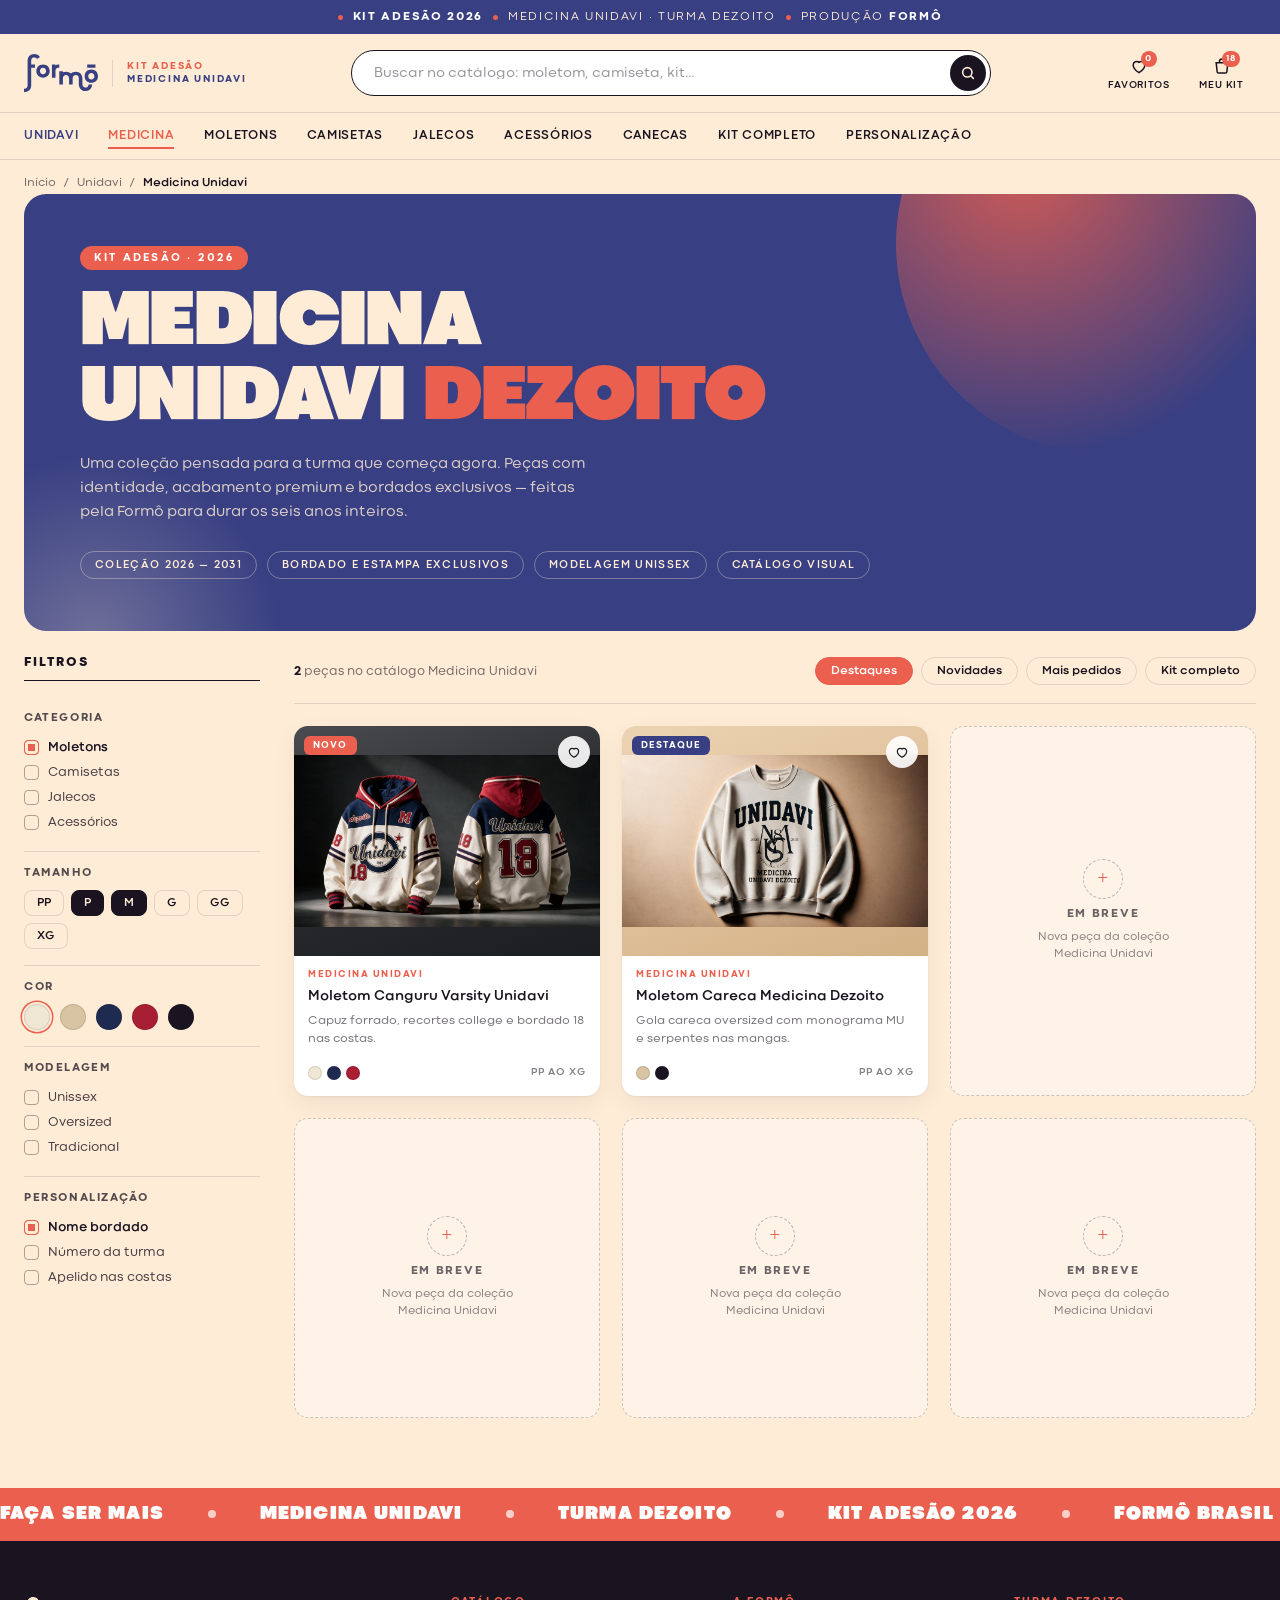
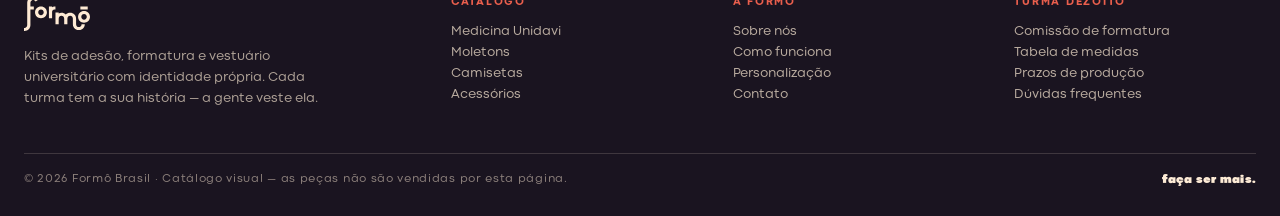
==== medicina-unidavi/index.html @ 4409eff3 "Formô Match: tela de abertura, seleção de turma e catálogo Medicina Unidavi" ====
<!DOCTYPE html>
<html lang="pt-BR">
<head>
<meta charset="UTF-8">
<meta name="viewport" content="width=device-width,initial-scale=1">
<title>Medicina Unidavi · Formô Match</title>
<meta name="description" content="Catálogo visual do kit de adesão — Medicina Unidavi, turma Dezoito. Formô.">
<link rel="stylesheet" href="assets/css/style.css">
</head>
<body>

<!-- =========== BARRA DE AVISO =========== -->
<div class="aviso">
  <div class="wrap">
    <span class="ponto"></span>
    <span><b>Kit Adesão 2026</b></span>
    <span class="ponto"></span>
    <span>Medicina Unidavi · Turma Dezoito</span>
    <span class="ponto"></span>
    <span>Produção <b>Formô</b></span>
  </div>
</div>

<!-- =========== CABEÇALHO =========== -->
<header class="topo">
  <div class="wrap topo-linha">
    <a class="logo" href="../buscar.html">
      <img src="assets/img/logo-formo.svg" alt="Formô">
      <span class="selo">Kit Adesão<span>Medicina Unidavi</span></span>
    </a>

    <div class="busca">
      <input type="text" placeholder="Buscar no catálogo: moletom, camiseta, kit…" aria-label="Buscar">
      <button aria-label="Buscar">
        <svg width="16" height="16" viewBox="0 0 24 24" fill="none" stroke="currentColor" stroke-width="2.4" stroke-linecap="round"><circle cx="11" cy="11" r="7"/><path d="m20 20-3.2-3.2"/></svg>
      </button>
    </div>

    <nav class="acoes">
      <a class="acao" href="#"><span class="bolha">
        <svg width="20" height="20" viewBox="0 0 24 24" fill="none" stroke="currentColor" stroke-width="1.8"><path d="M12 20s-7-4.4-7-9.3A4.2 4.2 0 0 1 12 7.6a4.2 4.2 0 0 1 7 3.1C19 15.6 12 20 12 20Z"/></svg>
        <span class="num" id="numFav">0</span></span>Favoritos</a>
      <a class="acao" href="#"><span class="bolha">
        <svg width="20" height="20" viewBox="0 0 24 24" fill="none" stroke="currentColor" stroke-width="1.8"><path d="M5 8h14l-1.2 11.2a1.5 1.5 0 0 1-1.5 1.3H7.7a1.5 1.5 0 0 1-1.5-1.3Z"/><path d="M9 8V6.6a3 3 0 0 1 6 0V8"/></svg>
        <span class="num">18</span></span>Meu Kit</a>
    </nav>
  </div>
</header>

<!-- =========== MENU =========== -->
<nav class="menu">
  <div class="wrap">
    <a href="#" class="destaque">Unidavi</a>
    <a href="#" class="on">Medicina</a>
    <a href="#">Moletons</a>
    <a href="#">Camisetas</a>
    <a href="#">Jalecos</a>
    <a href="#">Acessórios</a>
    <a href="#">Canecas</a>
    <a href="#">Kit Completo</a>
    <a href="#">Personalização</a>
  </div>
</nav>

<main class="wrap">

  <div class="migalhas">
    <a href="#">Início</a><span>/</span>
    <a href="#">Unidavi</a><span>/</span>
    <b>Medicina Unidavi</b>
  </div>

  <!-- =========== HERO =========== -->
  <section class="hero">
    <span class="tag">Kit Adesão · 2026</span>
    <h1>Medicina<br>Unidavi <em>Dezoito</em></h1>
    <p>Uma coleção pensada para a turma que começa agora. Peças com identidade, acabamento premium e bordados exclusivos — feitas pela Formô para durar os seis anos inteiros.</p>
    <div class="infos">
      <span>Coleção 2026 — 2031</span>
      <span>Bordado e estampa exclusivos</span>
      <span>Modelagem unissex</span>
      <span>Catálogo visual</span>
    </div>
  </section>

  <!-- =========== CONTEÚDO =========== -->
  <div class="conteudo">

    <!-- FILTROS (visuais) -->
    <aside class="filtros">
      <h2>Filtros</h2>

      <div class="grupo">
        <h3>Categoria</h3>
        <div class="opcao on" data-toggle><i></i>Moletons</div>
        <div class="opcao" data-toggle><i></i>Camisetas</div>
        <div class="opcao" data-toggle><i></i>Jalecos</div>
        <div class="opcao" data-toggle><i></i>Acessórios</div>
      </div>

      <div class="grupo">
        <h3>Tamanho</h3>
        <div class="chips">
          <button class="chip" data-toggle>PP</button>
          <button class="chip on" data-toggle>P</button>
          <button class="chip on" data-toggle>M</button>
          <button class="chip" data-toggle>G</button>
          <button class="chip" data-toggle>GG</button>
          <button class="chip" data-toggle>XG</button>
        </div>
      </div>

      <div class="grupo">
        <h3>Cor</h3>
        <div class="cores">
          <button class="cor on" data-toggle style="background:#EFE6D3" title="Off-white"></button>
          <button class="cor" data-toggle style="background:#D8C3A2" title="Areia"></button>
          <button class="cor" data-toggle style="background:#1E2A50" title="Marinho"></button>
          <button class="cor" data-toggle style="background:#A81E32" title="Vermelho"></button>
          <button class="cor" data-toggle style="background:#1A1420" title="Preto"></button>
        </div>
      </div>

      <div class="grupo">
        <h3>Modelagem</h3>
        <div class="opcao" data-toggle><i></i>Unissex</div>
        <div class="opcao" data-toggle><i></i>Oversized</div>
        <div class="opcao" data-toggle><i></i>Tradicional</div>
      </div>

      <div class="grupo" style="border:0">
        <h3>Personalização</h3>
        <div class="opcao on" data-toggle><i></i>Nome bordado</div>
        <div class="opcao" data-toggle><i></i>Número da turma</div>
        <div class="opcao" data-toggle><i></i>Apelido nas costas</div>
      </div>
    </aside>

    <!-- GRADE -->
    <section>
      <div class="barra">
        <span class="qtd"><b id="qtd">0</b> peças no catálogo Medicina Unidavi</span>
        <div class="ord">
          <button class="on" data-toggle-unico>Destaques</button>
          <button data-toggle-unico>Novidades</button>
          <button data-toggle-unico>Mais pedidos</button>
          <button data-toggle-unico>Kit completo</button>
        </div>
      </div>

      <div class="grade" id="grade"></div>
    </section>
  </div>
</main>

<!-- =========== FAIXA =========== -->
<div class="faixa">
  <div class="rolo" id="rolo"></div>
</div>

<!-- =========== RODAPÉ =========== -->
<footer class="rodape">
  <div class="wrap">
    <div class="cols">
      <div>
        <img src="assets/img/logo-formo.svg" alt="Formô">
        <p>Kits de adesão, formatura e vestuário universitário com identidade própria. Cada turma tem a sua história — a gente veste ela.</p>
      </div>
      <div>
        <h4>Catálogo</h4>
        <ul><li>Medicina Unidavi</li><li>Moletons</li><li>Camisetas</li><li>Acessórios</li></ul>
      </div>
      <div>
        <h4>A Formô</h4>
        <ul><li>Sobre nós</li><li>Como funciona</li><li>Personalização</li><li>Contato</li></ul>
      </div>
      <div>
        <h4>Turma Dezoito</h4>
        <ul><li>Comissão de formatura</li><li>Tabela de medidas</li><li>Prazos de produção</li><li>Dúvidas frequentes</li></ul>
      </div>
    </div>
    <div class="fim">
      <span>© 2026 Formô Brasil · Catálogo visual — as peças não são vendidas por esta página.</span>
      <b>faça ser mais.</b>
    </div>
  </div>
</footer>

<!-- =========== MODAL =========== -->
<div class="modal" id="modal">
  <div class="modal-cx">
    <button class="fechar" id="fechar" aria-label="Fechar">
      <svg width="16" height="16" viewBox="0 0 24 24" stroke="currentColor" stroke-width="2.4" stroke-linecap="round"><path d="M6 6l12 12M18 6 6 18"/></svg>
    </button>
    <div class="modal-fig" id="mFig"></div>
    <div class="modal-txt">
      <div class="marca">Medicina Unidavi · Dezoito</div>
      <h3 id="mNome"></h3>
      <p class="desc" id="mDesc"></p>
      <h5>Detalhes da peça</h5>
      <ul class="lista" id="mLista"></ul>
      <h5>Tamanhos</h5>
      <div class="chips" id="mTams"></div>
    </div>
  </div>
</div>

<script>
/* ============================================================
   PRODUTOS — para adicionar uma peça nova, basta copiar um
   bloco { … } abaixo, trocar as informações e salvar o arquivo.
   As fotos ficam em: assets/produtos/
   ============================================================ */
const PRODUTOS = [
  {
    nome: 'Moletom Canguru Varsity Unidavi',
    selo: 'Novo',
    seloCor: '',                      // '' coral · 'azul' · 'creme'
    resumo: 'Capuz forrado, recortes college e bordado 18 nas costas.',
    fotos: ['assets/produtos/FOTO MOLETOM CANGURU.png'],
    fundo: 'linear-gradient(160deg,#4a4b4f 0%,#26272a 60%,#1c1d20 100%)',
    cores: ['#EFE6D3', '#1E2A50', '#A81E32'],
    tamanhos: ['PP','P','M','G','GG','XG'],
    preco: '',                        // deixe '' para não mostrar preço
    detalhes: [
      'Moletom flanelado premium, interior felpado',
      'Recorte bicolor marinho e off-white',
      'Capuz duplo em vermelho com viés listrado',
      'Bordado frontal "Unidavi 1987" e número 18 nas costas',
      'Punhos e barra em ribana listrada'
    ]
  },
  {
    nome: 'Moletom Careca Medicina Dezoito',
    selo: 'Destaque',
    seloCor: 'azul',
    resumo: 'Gola careca oversized com monograma MU e serpentes nas mangas.',
    fotos: ['assets/produtos/FOTO MOLETOM CARECA 2.jpg','assets/produtos/FOTO MOLETOM CARECA 1.jpg'],
    fundo: 'linear-gradient(160deg,#EBD3B2 0%,#DFC098 55%,#D3B187 100%)',
    cores: ['#D8C3A2', '#1A1420'],
    tamanhos: ['PP','P','M','G','GG','XG'],
    preco: '',
    detalhes: [
      'Modelagem oversized unissex, gola careca',
      'Estampa frontal com monograma MU e serpente de Asclépio',
      'Serpentes aplicadas nas duas mangas',
      'Cor areia com estampa em azul-noite',
      'Marcação da turma: 2026 — 2031'
    ]
  }
];

/* quantos cards de "em breve" mostrar no fim da grade */
const EM_BREVE = 4;

/* ---------- montagem da grade ---------- */
const svgCoracao = '<svg width="16" height="16" viewBox="0 0 24 24" fill="none" stroke="currentColor" stroke-width="1.8"><path d="M12 20s-7-4.4-7-9.3A4.2 4.2 0 0 1 12 7.6a4.2 4.2 0 0 1 7 3.1C19 15.6 12 20 12 20Z"/></svg>';
const grade = document.getElementById('grade');

PRODUTOS.forEach((p, i) => {
  const alt = p.fotos[1] || p.fotos[0];
  const card = document.createElement('article');
  card.className = 'card';
  card.innerHTML = `
    <div class="foto" style="background:${p.fundo}">
      <div class="selos">${p.selo ? `<span class="selo-p ${p.seloCor}">${p.selo}</span>` : ''}</div>
      <button class="coracao" aria-label="Favoritar">${svgCoracao}</button>
      <img class="base" src="${p.fotos[0]}" alt="${p.nome}" loading="lazy">
      <img class="alt" src="${alt}" alt="" loading="lazy">
      <span class="olhar">Ver detalhes</span>
    </div>
    <div class="info">
      <span class="marca">Medicina Unidavi</span>
      <h3>${p.nome}</h3>
      <p class="desc">${p.resumo}</p>
      <div class="pe">
        <span class="swatches">${p.cores.map(c => `<i style="background:${c}"></i>`).join('')}</span>
        ${p.preco ? `<span class="preco">${p.preco}</span>` : `<span class="tams">${p.tamanhos[0]} ao ${p.tamanhos[p.tamanhos.length-1]}</span>`}
      </div>
    </div>`;

  card.querySelector('.coracao').addEventListener('click', e => {
    e.stopPropagation();
    e.currentTarget.classList.toggle('on');
    document.getElementById('numFav').textContent = document.querySelectorAll('.coracao.on').length;
  });
  card.addEventListener('click', () => abrir(i));
  grade.appendChild(card);
});

for (let i = 0; i < EM_BREVE; i++) {
  const v = document.createElement('div');
  v.className = 'vazio';
  v.innerHTML = '<span class="mais">+</span><strong>Em breve</strong><span>Nova peça da coleção Medicina Unidavi</span>';
  grade.appendChild(v);
}
document.getElementById('qtd').textContent = PRODUTOS.length;

/* ---------- modal ---------- */
const modal = document.getElementById('modal');
function abrir(i){
  const p = PRODUTOS[i];
  document.getElementById('mNome').textContent = p.nome;
  document.getElementById('mDesc').textContent = p.resumo;
  document.getElementById('mLista').innerHTML = p.detalhes.map(d => `<li>${d}</li>`).join('');
  document.getElementById('mTams').innerHTML = p.tamanhos.map(t => `<span class="chip">${t}</span>`).join('');
  const fig = document.getElementById('mFig');
  fig.style.background = p.fundo;
  fig.innerHTML = `<img id="mImg" src="${p.fotos[0]}" alt="${p.nome}">` +
    (p.fotos.length > 1 ? `<div class="modal-mini">${p.fotos.map((f,k)=>`<button class="${k?'':'on'}"><img src="${f}" alt=""></button>`).join('')}</div>` : '');
  fig.querySelectorAll('.modal-mini button').forEach((b,k) => b.addEventListener('click', () => {
    document.getElementById('mImg').src = p.fotos[k];
    fig.querySelectorAll('.modal-mini button').forEach(x => x.classList.remove('on'));
    b.classList.add('on');
  }));
  modal.classList.add('on');
  document.body.style.overflow = 'hidden';
}
function fechar(){ modal.classList.remove('on'); document.body.style.overflow = ''; }
document.getElementById('fechar').addEventListener('click', fechar);
modal.addEventListener('click', e => { if (e.target === modal) fechar(); });
document.addEventListener('keydown', e => { if (e.key === 'Escape') fechar(); });

/* ---------- filtros visuais ---------- */
document.querySelectorAll('[data-toggle]').forEach(el =>
  el.addEventListener('click', () => el.classList.toggle('on')));
document.querySelectorAll('[data-toggle-unico]').forEach(el =>
  el.addEventListener('click', () => {
    el.parentElement.querySelectorAll('button').forEach(b => b.classList.remove('on'));
    el.classList.add('on');
  }));

/* ---------- faixa rolante ---------- */
const frases = ['Faça ser mais','Medicina Unidavi','Turma Dezoito','Kit Adesão 2026','Formô Brasil'];
document.getElementById('rolo').innerHTML =
  [...frases, ...frases, ...frases, ...frases].map(f => `<span>${f}</span>`).join('');
</script>
</body>
</html>
---- medicina-unidavi/assets/css/style.css ----
/* ============================================================
   FORMÔ — CATÁLOGO MEDICINA UNIDAVI
   Identidade visual: formobrasil.com.br · Fontes: Codec Cold
   ============================================================ */

/* ---------- FONTES CODEC ---------- */
@font-face{font-family:'Codec Cold';src:url('../../../assets/fonts/Codec-Cold-Light-OTF.otf')format('opentype');font-weight:300;font-display:swap}
@font-face{font-family:'Codec Cold';src:url('../../../assets/fonts/Codec-Cold-Regular-OTF.otf')format('opentype');font-weight:400;font-display:swap}
@font-face{font-family:'Codec Cold';src:url('../../../assets/fonts/Codec-Cold-News-OTF.otf')format('opentype');font-weight:500;font-display:swap}
@font-face{font-family:'Codec Cold';src:url('../../../assets/fonts/Codec-Cold-Bold-OTF.otf')format('opentype');font-weight:700;font-display:swap}
@font-face{font-family:'Codec Cold';src:url('../../../assets/fonts/Codec-Cold-ExtraBold-OTF.otf')format('opentype');font-weight:800;font-display:swap}
@font-face{font-family:'Codec Cold';src:url('../../../assets/fonts/Codec-Cold-Heavy-OTF.otf')format('opentype');font-weight:900;font-display:swap}
@font-face{font-family:'Codec Ultra';src:url('../../../assets/fonts/Codec-Cold-UltraBlack-OTF.otf')format('opentype');font-weight:400;font-display:swap}

/* ---------- TOKENS ---------- */
:root{
  --creme:#FEECD6;
  --creme-2:#FFF6E9;
  --coral:#EA5F4D;
  --coral-esc:#D24A38;
  --azul:#383F82;
  --azul-esc:#2A3068;
  --tinta:#1A1420;
  --branco:#fff;
  --linha:rgba(26,20,32,.12);
  --sombra:0 1px 2px rgba(26,20,32,.06),0 8px 24px rgba(26,20,32,.06);
  --raio:14px;
  --topo:112px;
}

*{box-sizing:border-box}
html{scroll-behavior:smooth}
body{
  margin:0;background:var(--creme);color:var(--tinta);
  font-family:'Codec Cold',ui-sans-serif,system-ui,sans-serif;font-weight:400;
  -webkit-font-smoothing:antialiased;
}
img{max-width:100%;display:block}
a{color:inherit;text-decoration:none}
button{font:inherit;color:inherit;border:0;background:none;cursor:pointer}
.wrap{width:min(1440px,100% - 48px);margin-inline:auto}
.sr{position:absolute;width:1px;height:1px;overflow:hidden;clip:rect(0 0 0 0)}

/* ---------- BARRA DE AVISO ---------- */
.aviso{background:var(--azul);color:var(--creme);font-size:12px;font-weight:500;letter-spacing:.14em;text-transform:uppercase;overflow:hidden}
.aviso .wrap{display:flex;align-items:center;justify-content:center;gap:10px;height:34px;white-space:nowrap}
.aviso b{color:#fff;font-weight:800}
.aviso .ponto{width:5px;height:5px;border-radius:50%;background:var(--coral);flex:none}

/* ---------- CABEÇALHO ---------- */
.topo{position:sticky;top:0;z-index:40;background:var(--creme);border-bottom:1px solid var(--linha)}
.topo-linha{display:flex;align-items:center;gap:28px;height:78px}
.logo{flex:none;display:flex;align-items:center;gap:14px}
.logo img{height:38px;width:auto}
.logo .selo{font-size:10px;font-weight:800;letter-spacing:.18em;text-transform:uppercase;color:var(--coral);border-left:1px solid var(--linha);padding-left:14px;line-height:1.35}
.logo .selo span{display:block;color:var(--azul)}

.busca{flex:1;max-width:640px;position:relative;margin-inline:auto}
.busca input{
  width:100%;height:46px;border-radius:999px;border:1.5px solid var(--tinta);
  background:var(--branco);padding:0 54px 0 22px;font:inherit;font-size:14px;color:var(--tinta);
}
.busca input::placeholder{color:rgba(26,20,32,.45)}
.busca input:focus{outline:none;border-color:var(--coral);box-shadow:0 0 0 4px rgba(234,95,77,.14)}
.busca button{position:absolute;right:5px;top:5px;width:36px;height:36px;border-radius:50%;background:var(--tinta);color:var(--creme);display:grid;place-items:center;transition:background .2s}
.busca button:hover{background:var(--coral)}

.acoes{flex:none;display:flex;align-items:center;gap:6px}
.acao{display:flex;flex-direction:column;align-items:center;gap:3px;padding:8px 12px;border-radius:12px;font-size:10px;font-weight:700;letter-spacing:.08em;text-transform:uppercase;transition:background .2s,color .2s}
.acao:hover{background:rgba(234,95,77,.12);color:var(--coral)}
.acao .bolha{position:relative}
.acao .num{position:absolute;top:-5px;right:-8px;min-width:16px;height:16px;border-radius:999px;background:var(--coral);color:#fff;font-size:9px;font-weight:800;display:grid;place-items:center;padding:0 4px}

/* ---------- MENU ---------- */
.menu{border-bottom:1px solid var(--linha);background:var(--creme)}
.menu .wrap{display:flex;align-items:center;gap:30px;height:46px;overflow-x:auto;scrollbar-width:none}
.menu .wrap::-webkit-scrollbar{display:none}
.menu a{font-size:12.5px;font-weight:700;letter-spacing:.06em;text-transform:uppercase;white-space:nowrap;padding:6px 0;border-bottom:2px solid transparent;transition:color .2s,border-color .2s}
.menu a:hover{color:var(--coral)}
.menu a.on{color:var(--coral);border-color:var(--coral)}
.menu a.destaque{color:var(--azul)}

/* ---------- MIGALHAS ---------- */
.migalhas{font-size:12px;color:rgba(26,20,32,.6);padding:18px 0 6px;display:flex;gap:8px;flex-wrap:wrap}
.migalhas a:hover{color:var(--coral)}
.migalhas b{color:var(--tinta);font-weight:700}

/* ---------- HERO ---------- */
.hero{
  position:relative;overflow:hidden;border-radius:22px;background:var(--azul);color:var(--creme);
  padding:52px 56px;margin-bottom:26px;isolation:isolate;
}
.hero:before,.hero:after{content:'';position:absolute;border-radius:50%;z-index:-1}
.hero:before{width:420px;height:420px;background:radial-gradient(circle at 30% 30%,rgba(234,95,77,.85),rgba(234,95,77,0) 72%);right:-60px;top:-160px}
.hero:after{width:380px;height:380px;background:radial-gradient(circle at 50% 50%,rgba(254,236,214,.28),rgba(254,236,214,0) 70%);left:-120px;bottom:-200px}
.hero .tag{display:inline-flex;align-items:center;gap:8px;font-size:11px;font-weight:800;letter-spacing:.2em;text-transform:uppercase;background:var(--coral);color:#fff;padding:7px 14px;border-radius:999px}
.hero h1{
  font-family:'Codec Ultra','Codec Cold',sans-serif;font-weight:400;
  font-size:clamp(38px,6.2vw,86px);line-height:.94;letter-spacing:-.02em;margin:18px 0 0;text-transform:uppercase;
}
.hero h1 em{font-style:normal;color:var(--coral)}
.hero p{max-width:52ch;margin:16px 0 0;font-size:15px;line-height:1.6;color:rgba(254,236,214,.82)}
.hero .infos{display:flex;flex-wrap:wrap;gap:10px;margin-top:26px}
.hero .infos span{font-size:11px;font-weight:700;letter-spacing:.12em;text-transform:uppercase;border:1px solid rgba(254,236,214,.35);border-radius:999px;padding:8px 14px}

/* ---------- LAYOUT ---------- */
.conteudo{display:grid;grid-template-columns:236px 1fr;gap:34px;align-items:start;padding-bottom:70px}

/* ---------- FILTROS ---------- */
.filtros{position:sticky;top:calc(var(--topo) + 14px)}
.filtros h2{font-size:13px;font-weight:900;letter-spacing:.16em;text-transform:uppercase;margin:0 0 16px;padding-bottom:12px;border-bottom:1.5px solid var(--tinta)}
.grupo{border-bottom:1px solid var(--linha);padding:16px 0}
.grupo h3{font-size:11.5px;font-weight:800;letter-spacing:.14em;text-transform:uppercase;margin:0 0 12px;color:rgba(26,20,32,.75)}
.opcao{display:flex;align-items:center;gap:9px;font-size:13px;padding:5px 0;color:rgba(26,20,32,.8);cursor:pointer;transition:color .15s}
.opcao:hover{color:var(--coral)}
.opcao i{width:15px;height:15px;border:1.5px solid rgba(26,20,32,.35);border-radius:4px;flex:none;transition:.15s}
.opcao.on i{background:var(--coral);border-color:var(--coral);box-shadow:inset 0 0 0 3px var(--creme)}
.opcao.on{color:var(--tinta);font-weight:700}
.chips{display:flex;flex-wrap:wrap;gap:7px}
.chip{border:1.5px solid var(--linha);border-radius:8px;padding:7px 12px;font-size:12px;font-weight:700;transition:.15s}
.chip:hover{border-color:var(--tinta)}
.chip.on{background:var(--tinta);border-color:var(--tinta);color:var(--creme)}
.cores{display:flex;flex-wrap:wrap;gap:10px}
.cor{width:26px;height:26px;border-radius:50%;border:1.5px solid var(--linha);position:relative;transition:.15s}
.cor:hover{transform:scale(1.1)}
.cor.on{box-shadow:0 0 0 2px var(--creme),0 0 0 3.5px var(--coral)}

/* ---------- BARRA DE ORDENAÇÃO ---------- */
.barra{display:flex;align-items:center;gap:12px;flex-wrap:wrap;padding-bottom:18px;border-bottom:1px solid var(--linha);margin-bottom:22px}
.barra .qtd{font-size:12.5px;color:rgba(26,20,32,.6);margin-right:auto}
.barra .qtd b{color:var(--tinta);font-weight:800}
.ord{display:flex;gap:8px;flex-wrap:wrap}
.ord button{border:1.5px solid var(--linha);border-radius:999px;padding:8px 15px;font-size:12px;font-weight:700;transition:.18s}
.ord button:hover{border-color:var(--tinta)}
.ord button.on{background:var(--coral);border-color:var(--coral);color:#fff}

/* ---------- GRADE ---------- */
.grade{display:grid;grid-template-columns:repeat(auto-fill,minmax(240px,1fr));gap:22px}

.card{background:var(--branco);border-radius:var(--raio);overflow:hidden;box-shadow:var(--sombra);transition:transform .28s ease,box-shadow .28s ease;cursor:pointer;display:flex;flex-direction:column}
.card:hover{transform:translateY(-5px);box-shadow:0 2px 4px rgba(26,20,32,.08),0 18px 40px rgba(26,20,32,.14)}
.foto{position:relative;aspect-ratio:4/3;overflow:hidden}
.foto img{width:100%;height:100%;object-fit:contain;transition:transform .5s ease,opacity .35s ease}
.foto img.alt{position:absolute;inset:0;opacity:0}
.card:hover .foto img.base{opacity:0}
.card:hover .foto img.alt{opacity:1}
.card:hover .foto img{transform:scale(1.045)}

.selos{position:absolute;left:10px;top:10px;display:flex;flex-direction:column;gap:6px;z-index:2}
.selo-p{font-size:9.5px;font-weight:800;letter-spacing:.12em;text-transform:uppercase;padding:5px 9px;border-radius:6px;background:var(--coral);color:#fff}
.selo-p.azul{background:var(--azul)}
.selo-p.creme{background:var(--creme);color:var(--tinta)}
.coracao{position:absolute;right:10px;top:10px;z-index:2;width:32px;height:32px;border-radius:50%;background:rgba(255,255,255,.9);display:grid;place-items:center;color:var(--tinta);transition:.2s;backdrop-filter:blur(4px)}
.coracao:hover{background:#fff;color:var(--coral);transform:scale(1.08)}
.coracao.on{color:var(--coral)}
.coracao.on svg{fill:currentColor}
.olhar{position:absolute;left:12px;right:12px;bottom:12px;z-index:2;height:38px;border-radius:9px;background:var(--tinta);color:var(--creme);font-size:11px;font-weight:800;letter-spacing:.12em;text-transform:uppercase;display:grid;place-items:center;opacity:0;transform:translateY(8px);transition:.26s}
.card:hover .olhar{opacity:1;transform:none}

.info{padding:14px 14px 16px;display:flex;flex-direction:column;gap:8px;flex:1}
.info .marca{font-size:9.5px;font-weight:800;letter-spacing:.16em;text-transform:uppercase;color:var(--coral)}
.info h3{font-size:14px;font-weight:700;line-height:1.32;margin:0}
.info .desc{font-size:12px;line-height:1.45;color:rgba(26,20,32,.6);margin:0}
.info .pe{display:flex;align-items:center;justify-content:space-between;gap:10px;margin-top:auto;padding-top:10px}
.swatches{display:flex;gap:5px}
.swatches i{width:14px;height:14px;border-radius:50%;border:1px solid var(--linha);display:block}
.tams{font-size:10.5px;font-weight:700;letter-spacing:.1em;color:rgba(26,20,32,.55);text-transform:uppercase}
.preco{font-size:15px;font-weight:900;color:var(--coral)}
.preco small{font-size:10px;font-weight:700;color:rgba(26,20,32,.5);display:block;letter-spacing:.08em;text-transform:uppercase}

/* card "em breve" */
.vazio{border:1.5px dashed rgba(26,20,32,.22);border-radius:var(--raio);background:rgba(255,255,255,.4);display:flex;flex-direction:column;align-items:center;justify-content:center;gap:10px;min-height:300px;text-align:center;padding:24px;color:rgba(26,20,32,.5)}
.vazio .mais{width:40px;height:40px;border-radius:50%;border:1.5px dashed rgba(26,20,32,.3);display:grid;place-items:center;font-size:20px;font-weight:300;color:var(--coral)}
.vazio strong{font-size:12px;font-weight:800;letter-spacing:.14em;text-transform:uppercase;color:rgba(26,20,32,.65)}
.vazio span{font-size:11.5px;line-height:1.5;max-width:20ch}

/* ---------- FAIXA ---------- */
.faixa{background:var(--coral);color:#fff;overflow:hidden;margin:0 0 0}
.faixa .rolo{display:flex;gap:44px;padding:16px 0;white-space:nowrap;animation:rola 34s linear infinite;width:max-content}
.faixa span{font-family:'Codec Ultra','Codec Cold',sans-serif;font-size:19px;letter-spacing:.06em;text-transform:uppercase;display:flex;align-items:center;gap:44px}
.faixa span:after{content:'';width:8px;height:8px;border-radius:50%;background:rgba(255,255,255,.7)}
@keyframes rola{to{transform:translateX(-50%)}}
@media (prefers-reduced-motion:reduce){.faixa .rolo{animation:none}}

/* ---------- RODAPÉ ---------- */
.rodape{background:var(--tinta);color:var(--creme);padding:56px 0 30px}
.rodape .cols{display:grid;grid-template-columns:1.6fr 1fr 1fr 1fr;gap:40px}
.rodape img{height:34px;filter:brightness(0) saturate(100%) invert(93%) sepia(14%) saturate(742%) hue-rotate(316deg) brightness(104%) contrast(99%)}
.rodape p{font-size:13px;line-height:1.6;color:rgba(254,236,214,.65);max-width:34ch;margin:16px 0 0}
.rodape h4{font-size:11px;font-weight:800;letter-spacing:.16em;text-transform:uppercase;color:var(--coral);margin:0 0 14px}
.rodape li{list-style:none;font-size:13px;padding:5px 0;color:rgba(254,236,214,.7)}
.rodape ul{margin:0;padding:0}
.rodape li:hover{color:#fff}
.fim{display:flex;justify-content:space-between;flex-wrap:wrap;gap:12px;margin-top:44px;padding-top:20px;border-top:1px solid rgba(254,236,214,.16);font-size:11.5px;letter-spacing:.06em;color:rgba(254,236,214,.5)}
.fim b{font-family:'Codec Ultra','Codec Cold',sans-serif;color:var(--creme);letter-spacing:.02em}

/* ---------- MODAL ---------- */
.modal{position:fixed;inset:0;z-index:80;display:none;place-items:center;padding:24px;background:rgba(26,20,32,.62);backdrop-filter:blur(6px)}
.modal.on{display:grid}
.modal-cx{background:var(--creme-2);border-radius:20px;width:min(1040px,100%);max-height:90vh;overflow:auto;display:grid;grid-template-columns:1.15fr 1fr;box-shadow:0 30px 80px rgba(0,0,0,.4)}
.modal-fig{position:relative;display:grid;place-items:center;padding:0}
.modal-fig img{width:100%;height:100%;object-fit:contain}
.modal-mini{position:absolute;left:14px;bottom:14px;display:flex;gap:8px}
.modal-mini button{width:52px;height:52px;border-radius:8px;overflow:hidden;border:2px solid transparent;background:#fff}
.modal-mini button.on{border-color:var(--coral)}
.modal-mini img{width:100%;height:100%;object-fit:cover}
.modal-txt{padding:38px 36px}
.modal-txt .marca{font-size:10px;font-weight:800;letter-spacing:.2em;text-transform:uppercase;color:var(--coral)}
.modal-txt h3{font-family:'Codec Ultra','Codec Cold',sans-serif;font-weight:400;font-size:32px;line-height:1.06;text-transform:uppercase;margin:12px 0 0}
.modal-txt .desc{font-size:14px;line-height:1.65;color:rgba(26,20,32,.7);margin:16px 0 0}
.modal-txt h5{font-size:10.5px;font-weight:800;letter-spacing:.16em;text-transform:uppercase;margin:26px 0 10px;color:rgba(26,20,32,.6)}
.modal-txt .lista{margin:0;padding-left:18px;font-size:13.5px;line-height:1.8;color:rgba(26,20,32,.75)}
.fechar{position:absolute;right:16px;top:16px;width:36px;height:36px;border-radius:50%;background:rgba(255,255,255,.9);display:grid;place-items:center;z-index:3}
.fechar:hover{background:var(--coral);color:#fff}
.modal-cx{position:relative}

/* ---------- RESPONSIVO ---------- */
@media (max-width:1080px){
  .conteudo{grid-template-columns:1fr}
  .filtros{position:static;display:grid;grid-template-columns:repeat(auto-fit,minmax(190px,1fr));gap:0 26px;background:rgba(255,255,255,.5);border-radius:var(--raio);padding:18px 20px}
  .filtros h2{grid-column:1/-1}
  .rodape .cols{grid-template-columns:1fr 1fr}
  .modal-cx{grid-template-columns:1fr}
}
@media (max-width:760px){
  .wrap{width:min(1440px,100% - 28px)}
  .topo-linha{height:64px;gap:14px}
  .busca{display:none}
  .logo .selo{display:none}
  .hero{padding:34px 24px;border-radius:16px}
  .grade{grid-template-columns:repeat(2,1fr);gap:12px}
  .info{padding:11px}
  .rodape .cols{grid-template-columns:1fr}
  .modal-txt{padding:26px 22px}
}
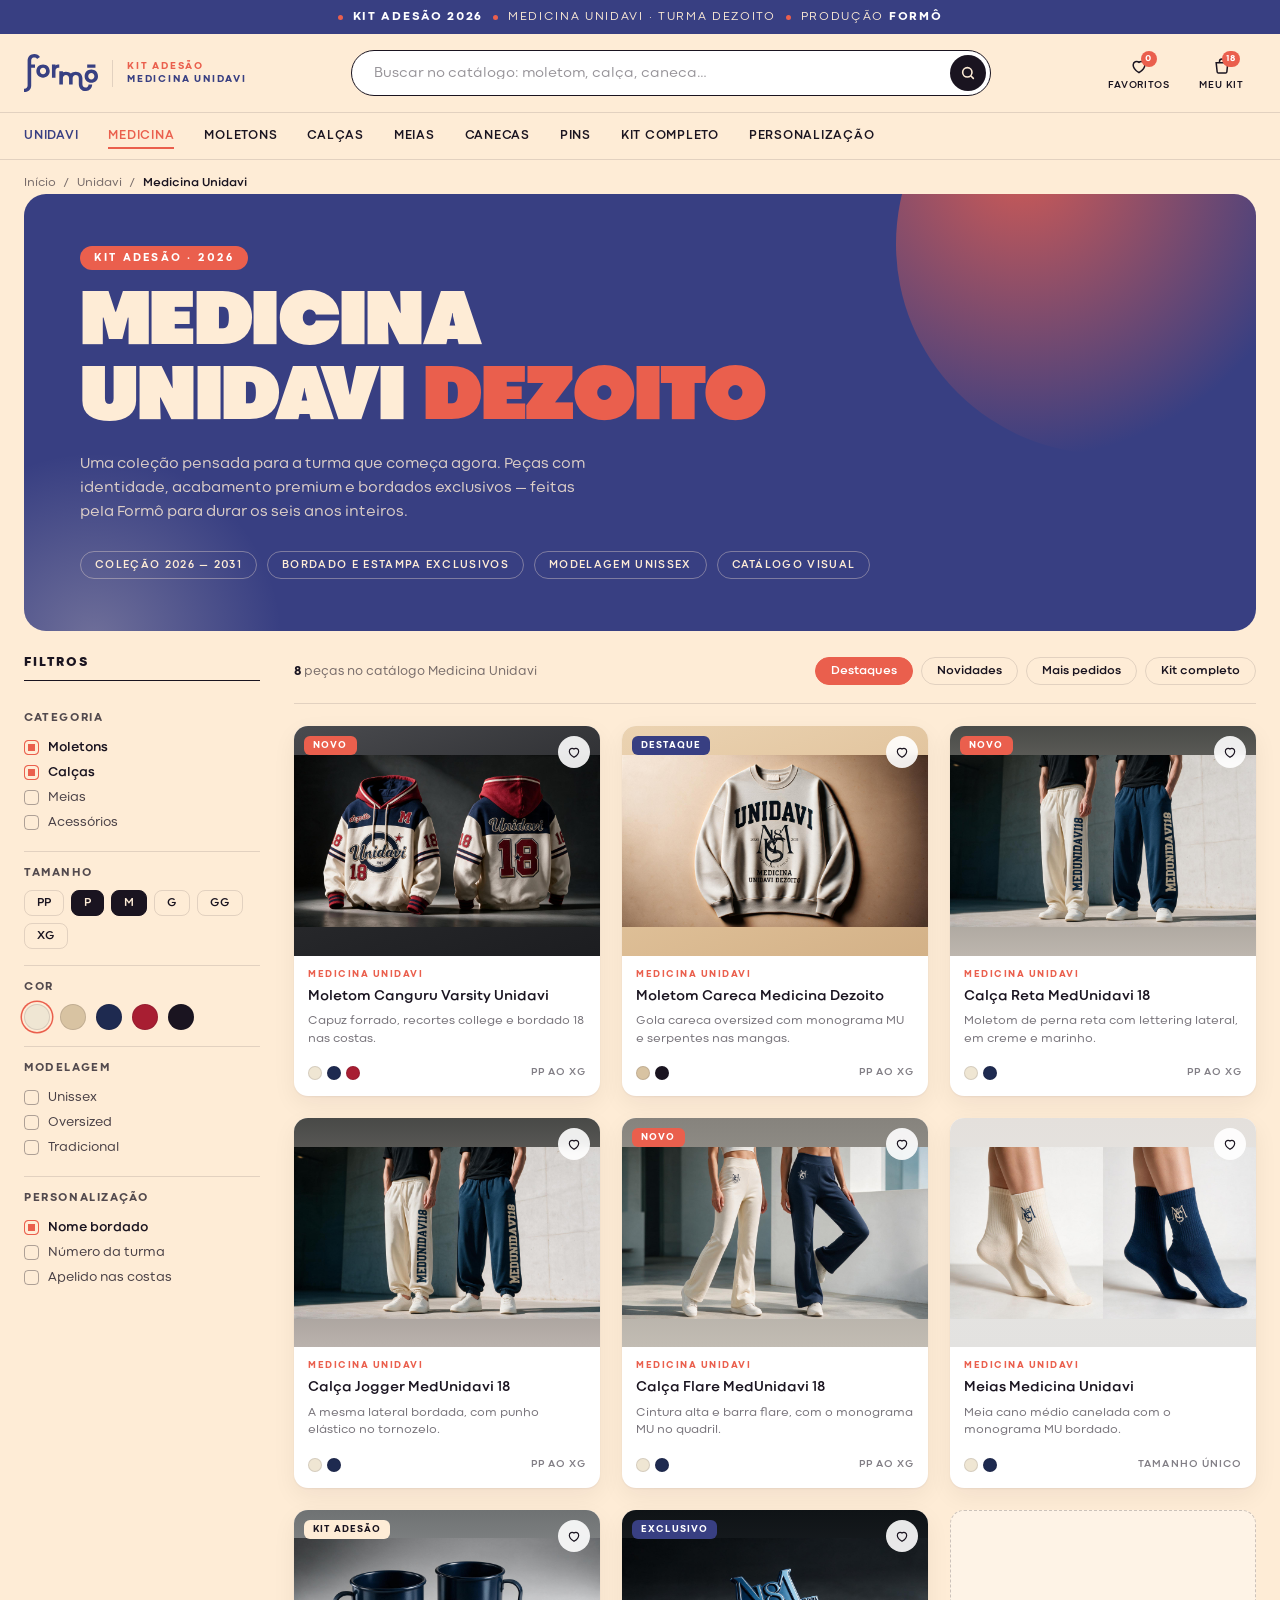
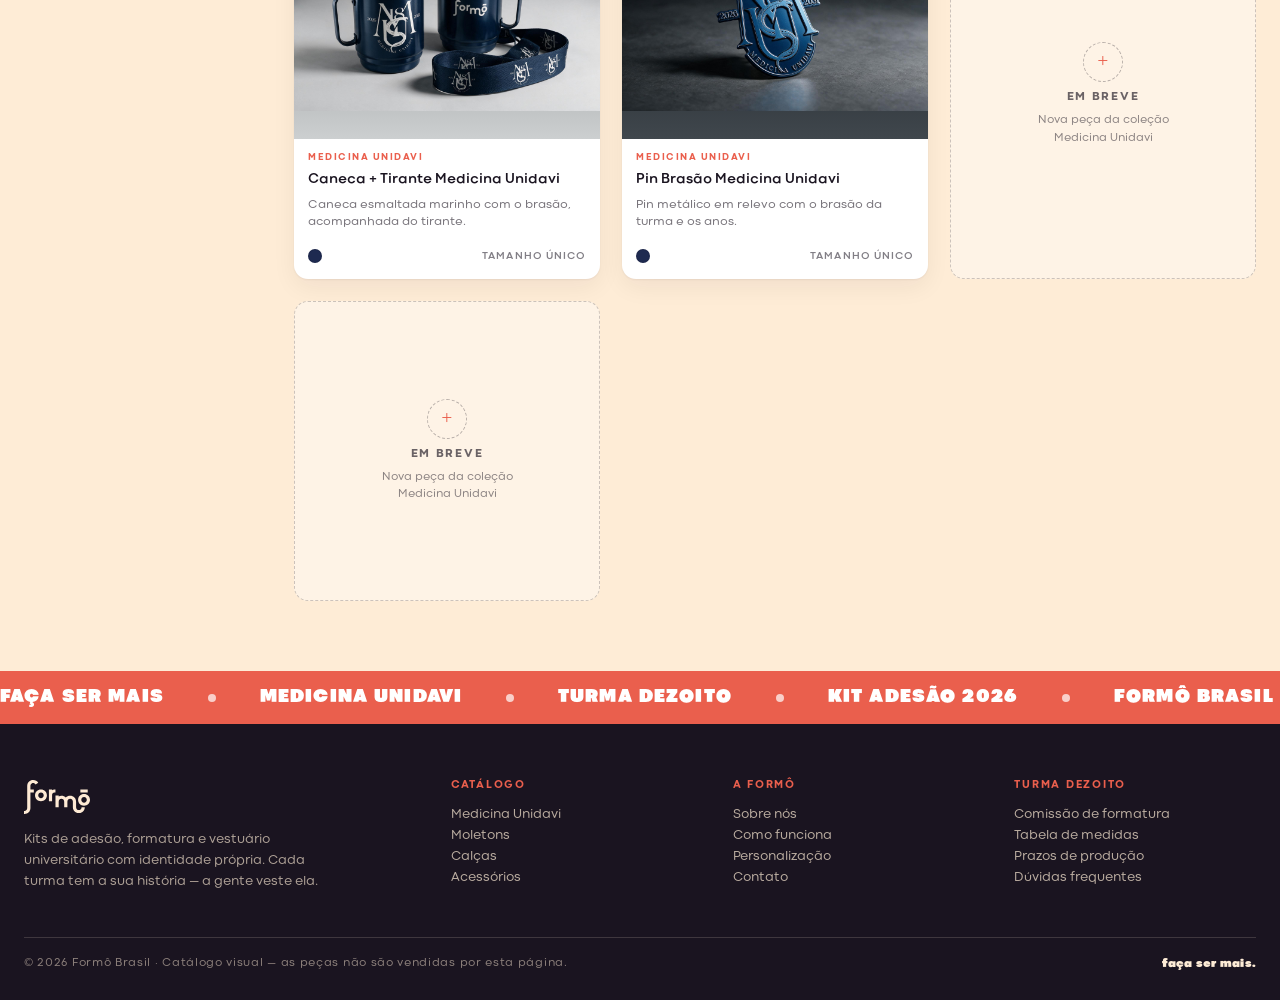
==== commit 729b24d5: "adiciona calças, meias, caneca e pin ao catálogo" ====
--- a/medicina-unidavi/index.html
+++ b/medicina-unidavi/index.html
@@ -30,7 +30,7 @@
     </a>
 
     <div class="busca">
-      <input type="text" placeholder="Buscar no catálogo: moletom, camiseta, kit…" aria-label="Buscar">
+      <input type="text" placeholder="Buscar no catálogo: moletom, calça, caneca…" aria-label="Buscar">
       <button aria-label="Buscar">
         <svg width="16" height="16" viewBox="0 0 24 24" fill="none" stroke="currentColor" stroke-width="2.4" stroke-linecap="round"><circle cx="11" cy="11" r="7"/><path d="m20 20-3.2-3.2"/></svg>
       </button>
@@ -53,10 +53,10 @@
     <a href="#" class="destaque">Unidavi</a>
     <a href="#" class="on">Medicina</a>
     <a href="#">Moletons</a>
-    <a href="#">Camisetas</a>
-    <a href="#">Jalecos</a>
-    <a href="#">Acessórios</a>
+    <a href="#">Calças</a>
+    <a href="#">Meias</a>
     <a href="#">Canecas</a>
+    <a href="#">Pins</a>
     <a href="#">Kit Completo</a>
     <a href="#">Personalização</a>
   </div>
@@ -93,8 +93,8 @@
       <div class="grupo">
         <h3>Categoria</h3>
         <div class="opcao on" data-toggle><i></i>Moletons</div>
-        <div class="opcao" data-toggle><i></i>Camisetas</div>
-        <div class="opcao" data-toggle><i></i>Jalecos</div>
+        <div class="opcao on" data-toggle><i></i>Calças</div>
+        <div class="opcao" data-toggle><i></i>Meias</div>
         <div class="opcao" data-toggle><i></i>Acessórios</div>
       </div>
 
@@ -168,7 +168,7 @@
       </div>
       <div>
         <h4>Catálogo</h4>
-        <ul><li>Medicina Unidavi</li><li>Moletons</li><li>Camisetas</li><li>Acessórios</li></ul>
+        <ul><li>Medicina Unidavi</li><li>Moletons</li><li>Calças</li><li>Acessórios</li></ul>
       </div>
       <div>
         <h4>A Formô</h4>
@@ -217,7 +217,7 @@
     selo: 'Novo',
     seloCor: '',                      // '' coral · 'azul' · 'creme'
     resumo: 'Capuz forrado, recortes college e bordado 18 nas costas.',
-    fotos: ['assets/produtos/FOTO MOLETOM CANGURU.png'],
+    fotos: ['assets/produtos/moletom-canguru.png'],
     fundo: 'linear-gradient(160deg,#4a4b4f 0%,#26272a 60%,#1c1d20 100%)',
     cores: ['#EFE6D3', '#1E2A50', '#A81E32'],
     tamanhos: ['PP','P','M','G','GG','XG'],
@@ -235,7 +235,7 @@
     selo: 'Destaque',
     seloCor: 'azul',
     resumo: 'Gola careca oversized com monograma MU e serpentes nas mangas.',
-    fotos: ['assets/produtos/FOTO MOLETOM CARECA 2.jpg','assets/produtos/FOTO MOLETOM CARECA 1.jpg'],
+    fotos: ['assets/produtos/moletom-careca-2.jpg','assets/produtos/moletom-careca-1.jpg'],
     fundo: 'linear-gradient(160deg,#EBD3B2 0%,#DFC098 55%,#D3B187 100%)',
     cores: ['#D8C3A2', '#1A1420'],
     tamanhos: ['PP','P','M','G','GG','XG'],
@@ -247,11 +247,123 @@
       'Cor areia com estampa em azul-noite',
       'Marcação da turma: 2026 — 2031'
     ]
+  },
+  {
+    nome: 'Calça Reta MedUnidavi 18',
+    selo: 'Novo',
+    seloCor: '',
+    resumo: 'Moletom de perna reta com lettering lateral, em creme e marinho.',
+    fotos: ['assets/produtos/calca-reta-2.jpg','assets/produtos/calca-reta-1.jpg'],
+    fundo: 'linear-gradient(180deg,#4A4B48 0%,#8E8A83 55%,#BDB6AE 100%)',
+    cores: ['#EFE6D3', '#1E2A50'],
+    tamanhos: ['PP','P','M','G','GG','XG'],
+    preco: '',
+    detalhes: [
+      'Moletom flanelado com caimento reto e amplo',
+      'Lettering "MEDUNIDAVI18" na lateral da perna',
+      'Cordão de ajuste no cós e bolsos embutidos',
+      'Duas cores: creme e azul-marinho',
+      'Modelagem unissex'
+    ]
+  },
+  {
+    nome: 'Calça Jogger MedUnidavi 18',
+    selo: '',
+    seloCor: '',
+    resumo: 'A mesma lateral bordada, com punho elástico no tornozelo.',
+    fotos: ['assets/produtos/calca-jogger.jpg'],
+    fundo: 'linear-gradient(180deg,#484947 0%,#8B857F 55%,#BAB2AD 100%)',
+    cores: ['#EFE6D3', '#1E2A50'],
+    tamanhos: ['PP','P','M','G','GG','XG'],
+    preco: '',
+    detalhes: [
+      'Versão jogger, com punho de ribana no tornozelo',
+      'Lettering "MEDUNIDAVI18" na lateral da perna',
+      'Cordão de ajuste no cós e bolsos embutidos',
+      'Duas cores: creme e azul-marinho',
+      'Modelagem unissex'
+    ]
+  },
+  {
+    nome: 'Calça Flare MedUnidavi 18',
+    selo: 'Novo',
+    seloCor: '',
+    resumo: 'Cintura alta e barra flare, com o monograma MU no quadril.',
+    fotos: ['assets/produtos/calca-flare.jpg'],
+    fundo: 'linear-gradient(180deg,#86837D 0%,#A6A29B 55%,#C2BCB3 100%)',
+    cores: ['#EFE6D3', '#1E2A50'],
+    tamanhos: ['PP','P','M','G','GG','XG'],
+    preco: '',
+    detalhes: [
+      'Moletom de cintura alta com barra flare',
+      'Monograma MU bordado no quadril',
+      'Cós largo, sem cordão',
+      'Duas cores: creme e azul-marinho',
+      'Modelagem feminina'
+    ]
+  },
+  {
+    nome: 'Meias Medicina Unidavi',
+    selo: '',
+    seloCor: '',
+    resumo: 'Meia cano médio canelada com o monograma MU bordado.',
+    fotos: ['assets/produtos/meias.jpg'],
+    fundo: 'linear-gradient(180deg,#E4E0DC 0%,#E6E5E2 55%,#E3E2E0 100%)',
+    cores: ['#EFE6D3', '#1E2A50'],
+    tamanhos: ['Único'],
+    preco: '',
+    detalhes: [
+      'Meia cano médio em algodão canelado',
+      'Monograma MU bordado na lateral',
+      'Duas cores: creme e azul-marinho',
+      'Tamanho único (35 ao 43)'
+    ]
+  },
+  {
+    nome: 'Caneca + Tirante Medicina Unidavi',
+    selo: 'Kit Adesão',
+    seloCor: 'creme',
+    resumo: 'Caneca esmaltada marinho com o brasão, acompanhada do tirante.',
+    fotos: ['assets/produtos/caneca-tirante.jpg'],
+    fundo: 'linear-gradient(180deg,#6F7273 0%,#A5A8A9 55%,#CCCFD0 100%)',
+    cores: ['#1E2A50'],
+    tamanhos: ['Único'],
+    preco: '',
+    detalhes: [
+      'Caneca esmaltada azul-marinho com alça',
+      'Brasão MU de um lado, marca Formô do outro',
+      'Tirante em fita com o brasão repetido',
+      'Marcação da turma: 2026 — 2031'
+    ]
+  },
+  {
+    nome: 'Pin Brasão Medicina Unidavi',
+    selo: 'Exclusivo',
+    seloCor: 'azul',
+    resumo: 'Pin metálico em relevo com o brasão da turma e os anos.',
+    fotos: ['assets/produtos/pin.jpg'],
+    fundo: 'linear-gradient(180deg,#0F1316 0%,#272D32 55%,#40474D 100%)',
+    cores: ['#1E2A50'],
+    tamanhos: ['Único'],
+    preco: '',
+    detalhes: [
+      'Pin metálico com acabamento em azul-marinho',
+      'Brasão MU em alto-relevo com a serpente de Asclépio',
+      'Faixas laterais com 2026 e 2031',
+      'Fecho borboleta na parte de trás'
+    ]
   }
 ];
 
 /* quantos cards de "em breve" mostrar no fim da grade */
-const EM_BREVE = 4;
+const EM_BREVE = 2;
+
+/* mostra "Tamanho único" quando a peça tem um tamanho só */
+function faixaTam(p){
+  return p.tamanhos.length === 1
+    ? `Tamanho ${p.tamanhos[0].toLowerCase()}`
+    : `${p.tamanhos[0]} ao ${p.tamanhos[p.tamanhos.length-1]}`;
+}
 
 /* ---------- montagem da grade ---------- */
 const svgCoracao = '<svg width="16" height="16" viewBox="0 0 24 24" fill="none" stroke="currentColor" stroke-width="1.8"><path d="M12 20s-7-4.4-7-9.3A4.2 4.2 0 0 1 12 7.6a4.2 4.2 0 0 1 7 3.1C19 15.6 12 20 12 20Z"/></svg>';
@@ -275,7 +387,7 @@
       <p class="desc">${p.resumo}</p>
       <div class="pe">
         <span class="swatches">${p.cores.map(c => `<i style="background:${c}"></i>`).join('')}</span>
-        ${p.preco ? `<span class="preco">${p.preco}</span>` : `<span class="tams">${p.tamanhos[0]} ao ${p.tamanhos[p.tamanhos.length-1]}</span>`}
+        ${p.preco ? `<span class="preco">${p.preco}</span>` : `<span class="tams">${faixaTam(p)}</span>`}
       </div>
     </div>`;
 
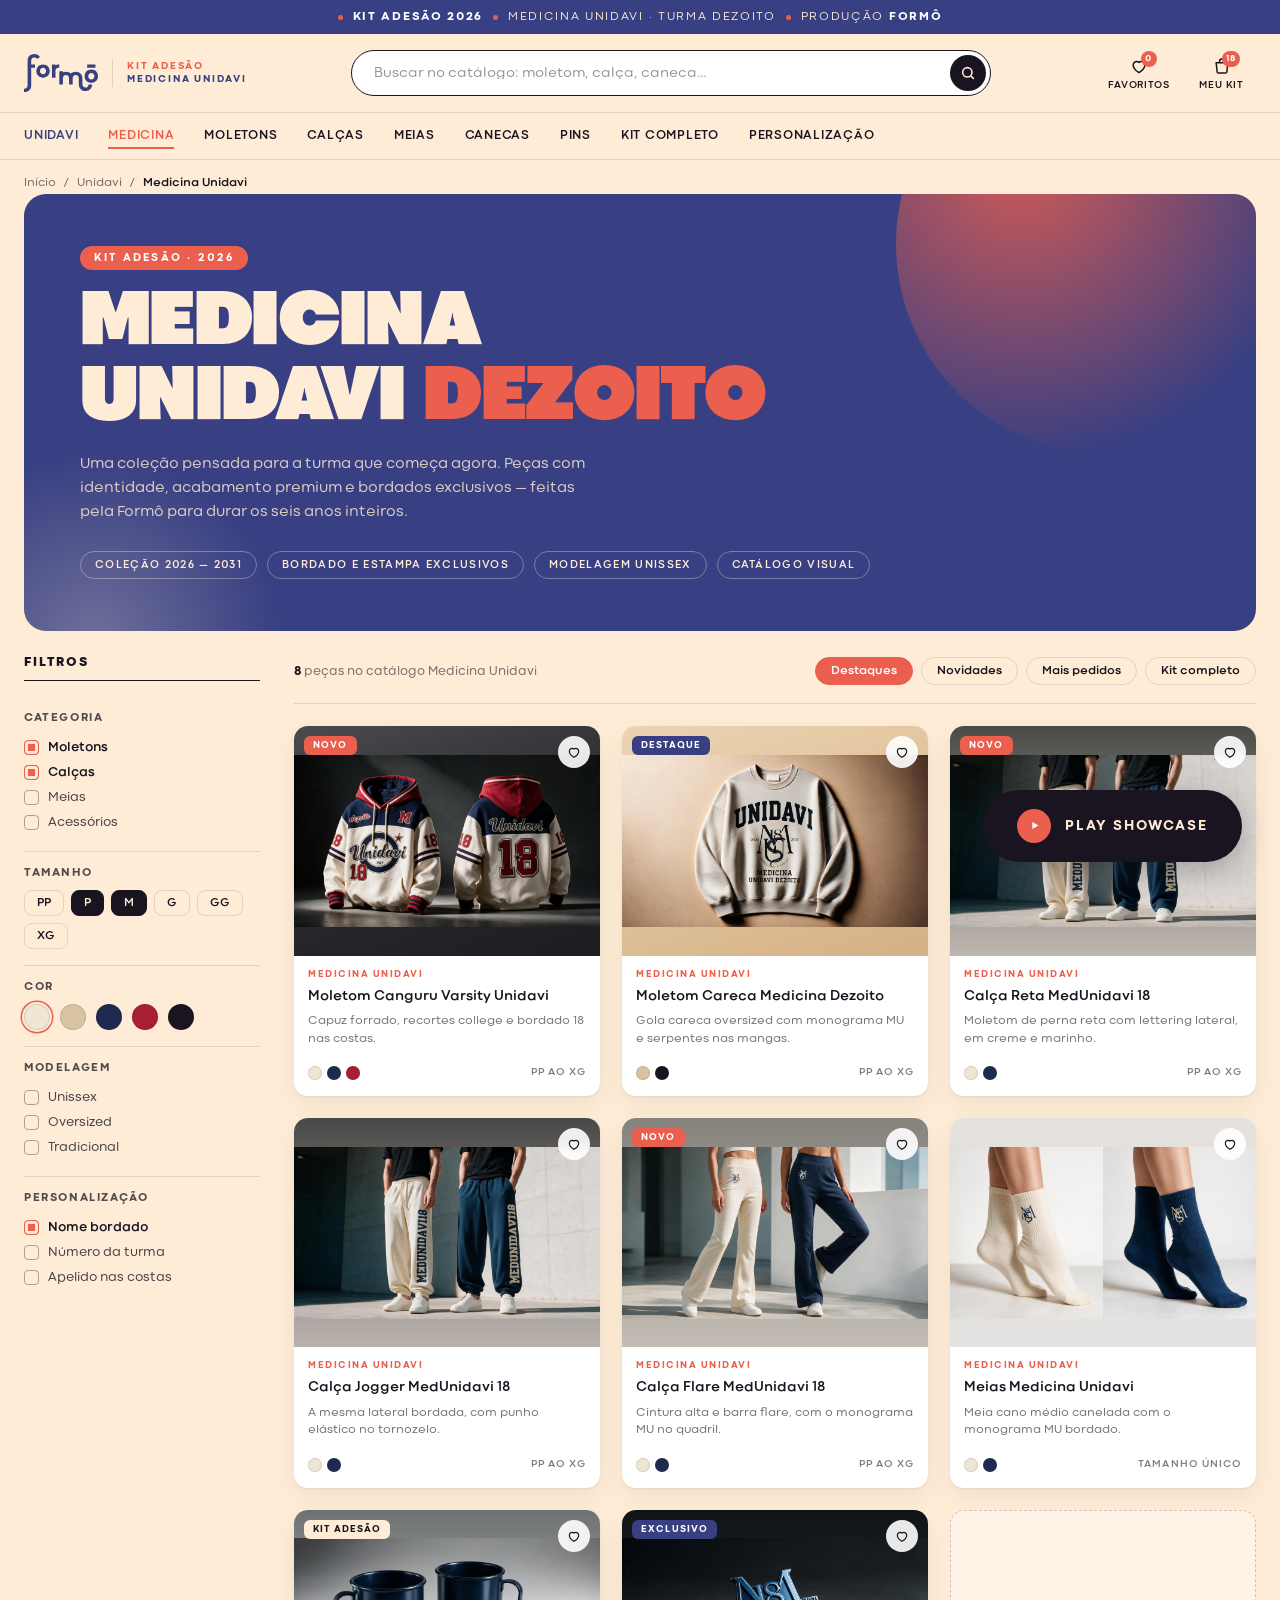
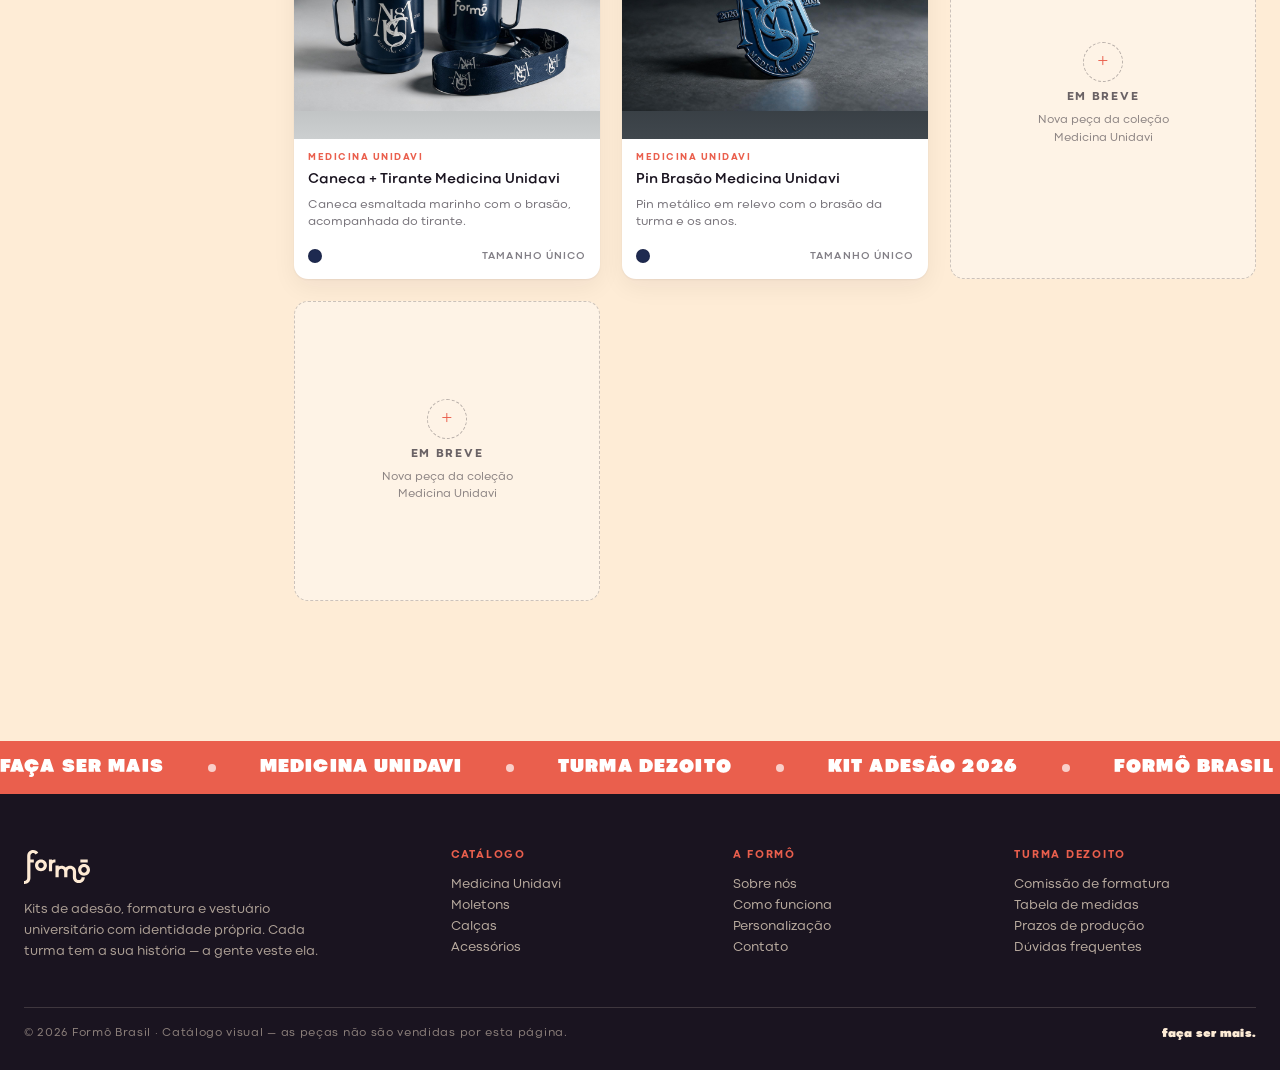
==== commit a4699dda: "produto em tela cheia e modo showcase" ====
--- a/medicina-unidavi/index.html
+++ b/medicina-unidavi/index.html
@@ -186,22 +186,66 @@
   </div>
 </footer>
 
-<!-- =========== MODAL =========== -->
-<div class="modal" id="modal">
-  <div class="modal-cx">
-    <button class="fechar" id="fechar" aria-label="Fechar">
+<!-- =========== VISOR EM TELA CHEIA =========== -->
+<div class="visor" id="visor">
+  <button class="fechar" id="fechar" aria-label="Fechar">
+    <svg width="18" height="18" viewBox="0 0 24 24" stroke="currentColor" stroke-width="2.4" stroke-linecap="round"><path d="M6 6l12 12M18 6 6 18"/></svg>
+  </button>
+
+  <div class="visor-fig" id="vFig">
+    <button class="visor-nav ant" id="vAnt" aria-label="Peça anterior">
+      <svg width="20" height="20" viewBox="0 0 24 24" fill="none" stroke="currentColor" stroke-width="2.4" stroke-linecap="round" stroke-linejoin="round"><path d="m14 5-7 7 7 7"/></svg>
+    </button>
+    <button class="visor-nav prox" id="vProx" aria-label="Próxima peça">
+      <svg width="20" height="20" viewBox="0 0 24 24" fill="none" stroke="currentColor" stroke-width="2.4" stroke-linecap="round" stroke-linejoin="round"><path d="m10 5 7 7-7 7"/></svg>
+    </button>
+    <span class="visor-conta" id="vConta"></span>
+  </div>
+
+  <div class="visor-txt">
+    <div class="marca">Medicina Unidavi · Dezoito</div>
+    <h3 id="vNome"></h3>
+    <p class="desc" id="vDesc"></p>
+    <h5>Detalhes da peça</h5>
+    <ul class="lista" id="vLista"></ul>
+    <h5>Tamanhos</h5>
+    <div class="chips" id="vTams"></div>
+  </div>
+</div>
+
+<!-- =========== BOTÃO E MODO SHOWCASE =========== -->
+<button class="bt-show" id="btShow">
+  <span class="disco">
+    <svg width="13" height="13" viewBox="0 0 24 24" fill="currentColor"><path d="M8 5.5v13l11-6.5z"/></svg>
+  </span>
+  Play Showcase
+</button>
+
+<div class="show" id="show">
+  <div class="tempo"><i id="sTempo"></i></div>
+  <div class="topo-show">
+    <img src="assets/img/logo-formo.svg" alt="Formô">
+    <span class="titulo">Medicina Unidavi · Kit Adesão 2026</span>
+  </div>
+  <div id="sSlides"></div>
+  <div class="legenda">
+    <div class="marca" id="sConta"></div>
+    <h4 id="sNome"></h4>
+    <p id="sDesc"></p>
+  </div>
+  <div class="controles">
+    <button id="sAnt" aria-label="Anterior">
+      <svg width="17" height="17" viewBox="0 0 24 24" fill="none" stroke="currentColor" stroke-width="2.4" stroke-linecap="round" stroke-linejoin="round"><path d="m14 5-7 7 7 7"/></svg>
+    </button>
+    <button id="sPausa" aria-label="Pausar">
+      <svg width="15" height="15" viewBox="0 0 24 24" fill="currentColor"><rect x="6" y="5" width="4" height="14" rx="1"/><rect x="14" y="5" width="4" height="14" rx="1"/></svg>
+    </button>
+    <button id="sProx" aria-label="Próximo">
+      <svg width="17" height="17" viewBox="0 0 24 24" fill="none" stroke="currentColor" stroke-width="2.4" stroke-linecap="round" stroke-linejoin="round"><path d="m10 5 7 7-7 7"/></svg>
+    </button>
+    <button id="sFechar" aria-label="Sair do showcase">
       <svg width="16" height="16" viewBox="0 0 24 24" stroke="currentColor" stroke-width="2.4" stroke-linecap="round"><path d="M6 6l12 12M18 6 6 18"/></svg>
     </button>
-    <div class="modal-fig" id="mFig"></div>
-    <div class="modal-txt">
-      <div class="marca">Medicina Unidavi · Dezoito</div>
-      <h3 id="mNome"></h3>
-      <p class="desc" id="mDesc"></p>
-      <h5>Detalhes da peça</h5>
-      <ul class="lista" id="mLista"></ul>
-      <h5>Tamanhos</h5>
-      <div class="chips" id="mTams"></div>
-    </div>
   </div>
 </div>
 
@@ -408,30 +452,152 @@
 }
 document.getElementById('qtd').textContent = PRODUTOS.length;
 
-/* ---------- modal ---------- */
-const modal = document.getElementById('modal');
+/* ---------- visor em tela cheia ---------- */
+const visor = document.getElementById('visor');
+let atual = 0, fotoAtual = 0;
+
 function abrir(i){
-  const p = PRODUTOS[i];
-  document.getElementById('mNome').textContent = p.nome;
-  document.getElementById('mDesc').textContent = p.resumo;
-  document.getElementById('mLista').innerHTML = p.detalhes.map(d => `<li>${d}</li>`).join('');
-  document.getElementById('mTams').innerHTML = p.tamanhos.map(t => `<span class="chip">${t}</span>`).join('');
-  const fig = document.getElementById('mFig');
+  atual = i; fotoAtual = 0;
+  pintarVisor();
+  visor.classList.add('on');
+  document.body.style.overflow = 'hidden';
+}
+
+function pintarVisor(){
+  const p = PRODUTOS[atual];
+  document.getElementById('vNome').textContent = p.nome;
+  document.getElementById('vDesc').textContent = p.resumo;
+  document.getElementById('vLista').innerHTML = p.detalhes.map(d => `<li>${d}</li>`).join('');
+  document.getElementById('vTams').innerHTML = p.tamanhos.map(t => `<span class="chip">${t}</span>`).join('');
+  document.getElementById('vConta').textContent = `${atual + 1} / ${PRODUTOS.length}`;
+
+  const fig = document.getElementById('vFig');
   fig.style.background = p.fundo;
-  fig.innerHTML = `<img id="mImg" src="${p.fotos[0]}" alt="${p.nome}">` +
-    (p.fotos.length > 1 ? `<div class="modal-mini">${p.fotos.map((f,k)=>`<button class="${k?'':'on'}"><img src="${f}" alt=""></button>`).join('')}</div>` : '');
-  fig.querySelectorAll('.modal-mini button').forEach((b,k) => b.addEventListener('click', () => {
-    document.getElementById('mImg').src = p.fotos[k];
-    fig.querySelectorAll('.modal-mini button').forEach(x => x.classList.remove('on'));
-    b.classList.add('on');
-  }));
-  modal.classList.add('on');
+  fig.querySelector('img')?.remove();
+  fig.querySelector('.visor-mini')?.remove();
+
+  const img = document.createElement('img');
+  img.src = p.fotos[fotoAtual];
+  img.alt = p.nome;
+  fig.prepend(img);
+
+  if (p.fotos.length > 1){
+    const mini = document.createElement('div');
+    mini.className = 'visor-mini';
+    mini.innerHTML = p.fotos.map((f, k) =>
+      `<button class="${k === fotoAtual ? 'on' : ''}"><img src="${f}" alt=""></button>`).join('');
+    mini.querySelectorAll('button').forEach((b, k) =>
+      b.addEventListener('click', () => { fotoAtual = k; pintarVisor(); }));
+    fig.appendChild(mini);
+  }
+}
+
+function passar(n){
+  atual = (atual + n + PRODUTOS.length) % PRODUTOS.length;
+  fotoAtual = 0;
+  pintarVisor();
+}
+
+function fechar(){ visor.classList.remove('on'); document.body.style.overflow = ''; }
+
+document.getElementById('fechar').addEventListener('click', fechar);
+document.getElementById('vAnt').addEventListener('click', () => passar(-1));
+document.getElementById('vProx').addEventListener('click', () => passar(1));
+
+/* ---------- showcase ---------- */
+/* SEGUNDOS: quanto tempo cada foto fica na tela */
+const SEGUNDOS = 5;
+
+const show = document.getElementById('show');
+const barra = document.getElementById('sTempo');
+const SLIDES = [];
+PRODUTOS.forEach(p => p.fotos.forEach(f =>
+  SLIDES.push({ foto: f, nome: p.nome, resumo: p.resumo, fundo: p.fundo })));
+
+document.getElementById('sSlides').innerHTML = SLIDES.map((s, i) => `
+  <div class="slide ${i === 0 ? 'on' : ''}" style="background:${s.fundo}">
+    <img src="${s.foto}" alt="${s.nome}" loading="${i < 2 ? 'eager' : 'lazy'}">
+  </div>`).join('');
+
+const slides = [...document.querySelectorAll('#sSlides .slide')];
+let sAtual = 0, relogio = null, pausado = false;
+
+function mostrarSlide(i){
+  sAtual = (i + SLIDES.length) % SLIDES.length;
+  slides.forEach((s, k) => s.classList.toggle('on', k === sAtual));
+  const s = SLIDES[sAtual];
+  document.getElementById('sNome').textContent = s.nome;
+  document.getElementById('sDesc').textContent = s.resumo;
+  document.getElementById('sConta').textContent = `${sAtual + 1} de ${SLIDES.length}`;
+  reiniciarBarra();
+}
+
+function reiniciarBarra(){
+  barra.classList.remove('correndo');
+  void barra.offsetWidth;                      // reinicia a animação
+  if (!pausado) barra.classList.add('correndo');
+}
+
+function andar(){
+  clearInterval(relogio);
+  relogio = setInterval(() => mostrarSlide(sAtual + 1), SEGUNDOS * 1000);
+}
+
+function tocarShow(){
+  show.classList.add('on');
   document.body.style.overflow = 'hidden';
-}
-function fechar(){ modal.classList.remove('on'); document.body.style.overflow = ''; }
-document.getElementById('fechar').addEventListener('click', fechar);
-modal.addEventListener('click', e => { if (e.target === modal) fechar(); });
-document.addEventListener('keydown', e => { if (e.key === 'Escape') fechar(); });
+  pausado = false;
+  mostrarSlide(0);
+  andar();
+  if (show.requestFullscreen) show.requestFullscreen().catch(() => {});
+}
+
+function sairShow(){
+  clearInterval(relogio);
+  show.classList.remove('on');
+  document.body.style.overflow = '';
+  barra.classList.remove('correndo');
+  if (document.fullscreenElement) document.exitFullscreen().catch(() => {});
+}
+
+function pausar(){
+  pausado = !pausado;
+  const bt = document.getElementById('sPausa');
+  if (pausado){
+    clearInterval(relogio);
+    barra.style.animationPlayState = 'paused';
+    bt.innerHTML = '<svg width="15" height="15" viewBox="0 0 24 24" fill="currentColor"><path d="M8 5.5v13l11-6.5z"/></svg>';
+  } else {
+    barra.style.animationPlayState = 'running';
+    andar();
+    bt.innerHTML = '<svg width="15" height="15" viewBox="0 0 24 24" fill="currentColor"><rect x="6" y="5" width="4" height="14" rx="1"/><rect x="14" y="5" width="4" height="14" rx="1"/></svg>';
+  }
+}
+
+document.getElementById('btShow').addEventListener('click', tocarShow);
+document.getElementById('sFechar').addEventListener('click', sairShow);
+document.getElementById('sPausa').addEventListener('click', pausar);
+document.getElementById('sAnt').addEventListener('click', () => { mostrarSlide(sAtual - 1); if (!pausado) andar(); });
+document.getElementById('sProx').addEventListener('click', () => { mostrarSlide(sAtual + 1); if (!pausado) andar(); });
+document.addEventListener('fullscreenchange', () => {
+  if (!document.fullscreenElement && show.classList.contains('on')) sairShow();
+});
+
+/* ---------- teclado ---------- */
+document.addEventListener('keydown', e => {
+  if (show.classList.contains('on')){
+    if (e.key === 'Escape') sairShow();
+    if (e.key === 'ArrowRight'){ mostrarSlide(sAtual + 1); if (!pausado) andar(); }
+    if (e.key === 'ArrowLeft'){ mostrarSlide(sAtual - 1); if (!pausado) andar(); }
+    if (e.key === ' '){ e.preventDefault(); pausar(); }
+    return;
+  }
+  if (visor.classList.contains('on')){
+    if (e.key === 'Escape') fechar();
+    if (e.key === 'ArrowRight') passar(1);
+    if (e.key === 'ArrowLeft') passar(-1);
+  }
+});
 
 /* ---------- filtros visuais ---------- */
 document.querySelectorAll('[data-toggle]').forEach(el =>
--- a/medicina-unidavi/assets/css/style.css
+++ b/medicina-unidavi/assets/css/style.css
@@ -104,7 +104,7 @@
 .hero .infos span{font-size:11px;font-weight:700;letter-spacing:.12em;text-transform:uppercase;border:1px solid rgba(254,236,214,.35);border-radius:999px;padding:8px 14px}
 
 /* ---------- LAYOUT ---------- */
-.conteudo{display:grid;grid-template-columns:236px 1fr;gap:34px;align-items:start;padding-bottom:70px}
+.conteudo{display:grid;grid-template-columns:236px 1fr;gap:34px;align-items:start;padding-bottom:140px}
 
 /* ---------- FILTROS ---------- */
 .filtros{position:sticky;top:calc(var(--topo) + 14px)}
@@ -194,25 +194,120 @@
 .fim{display:flex;justify-content:space-between;flex-wrap:wrap;gap:12px;margin-top:44px;padding-top:20px;border-top:1px solid rgba(254,236,214,.16);font-size:11.5px;letter-spacing:.06em;color:rgba(254,236,214,.5)}
 .fim b{font-family:'Codec Ultra','Codec Cold',sans-serif;color:var(--creme);letter-spacing:.02em}
 
-/* ---------- MODAL ---------- */
-.modal{position:fixed;inset:0;z-index:80;display:none;place-items:center;padding:24px;background:rgba(26,20,32,.62);backdrop-filter:blur(6px)}
-.modal.on{display:grid}
-.modal-cx{background:var(--creme-2);border-radius:20px;width:min(1040px,100%);max-height:90vh;overflow:auto;display:grid;grid-template-columns:1.15fr 1fr;box-shadow:0 30px 80px rgba(0,0,0,.4)}
-.modal-fig{position:relative;display:grid;place-items:center;padding:0}
-.modal-fig img{width:100%;height:100%;object-fit:contain}
-.modal-mini{position:absolute;left:14px;bottom:14px;display:flex;gap:8px}
-.modal-mini button{width:52px;height:52px;border-radius:8px;overflow:hidden;border:2px solid transparent;background:#fff}
-.modal-mini button.on{border-color:var(--coral)}
-.modal-mini img{width:100%;height:100%;object-fit:cover}
-.modal-txt{padding:38px 36px}
-.modal-txt .marca{font-size:10px;font-weight:800;letter-spacing:.2em;text-transform:uppercase;color:var(--coral)}
-.modal-txt h3{font-family:'Codec Ultra','Codec Cold',sans-serif;font-weight:400;font-size:32px;line-height:1.06;text-transform:uppercase;margin:12px 0 0}
-.modal-txt .desc{font-size:14px;line-height:1.65;color:rgba(26,20,32,.7);margin:16px 0 0}
-.modal-txt h5{font-size:10.5px;font-weight:800;letter-spacing:.16em;text-transform:uppercase;margin:26px 0 10px;color:rgba(26,20,32,.6)}
-.modal-txt .lista{margin:0;padding-left:18px;font-size:13.5px;line-height:1.8;color:rgba(26,20,32,.75)}
-.fechar{position:absolute;right:16px;top:16px;width:36px;height:36px;border-radius:50%;background:rgba(255,255,255,.9);display:grid;place-items:center;z-index:3}
-.fechar:hover{background:var(--coral);color:#fff}
-.modal-cx{position:relative}
+/* ---------- VISOR EM TELA CHEIA ---------- */
+.visor{position:fixed;inset:0;z-index:90;display:none;background:var(--creme-2)}
+.visor.on{display:grid;grid-template-columns:1.3fr .7fr}
+.visor-fig{position:relative;display:grid;place-items:center;overflow:hidden;min-width:0}
+.visor-fig img{width:100%;height:100%;object-fit:contain}
+
+.visor-txt{
+  display:flex;flex-direction:column;justify-content:center;gap:2px;
+  padding:clamp(32px,4vw,72px);overflow:auto;background:var(--creme-2);
+}
+.visor-txt .marca{font-size:11px;font-weight:800;letter-spacing:.2em;text-transform:uppercase;color:var(--coral)}
+.visor-txt h3{
+  font-family:'Codec Ultra','Codec Cold',sans-serif;font-weight:400;
+  font-size:clamp(26px,2.6vw,44px);line-height:1.02;text-transform:uppercase;margin:14px 0 0;
+}
+.visor-txt .desc{font-size:clamp(14px,1.1vw,16px);line-height:1.6;color:rgba(26,20,32,.7);margin:16px 0 0;max-width:46ch}
+.visor-txt h5{font-size:10.5px;font-weight:800;letter-spacing:.16em;text-transform:uppercase;margin:30px 0 10px;color:rgba(26,20,32,.55)}
+.visor-txt .lista{margin:0;padding-left:18px;font-size:14px;line-height:1.85;color:rgba(26,20,32,.78);max-width:46ch}
+
+/* miniaturas das outras fotos */
+.visor-mini{position:absolute;left:22px;bottom:22px;display:flex;gap:9px;z-index:3}
+.visor-mini button{width:62px;height:62px;border-radius:10px;overflow:hidden;border:2px solid rgba(255,255,255,.5);background:#fff;transition:.2s}
+.visor-mini button.on{border-color:var(--coral)}
+.visor-mini button:hover{transform:translateY(-3px)}
+.visor-mini img{width:100%;height:100%;object-fit:cover}
+
+/* navegação entre peças */
+.visor-nav{
+  position:absolute;top:50%;transform:translateY(-50%);z-index:3;
+  width:52px;height:52px;border-radius:50%;background:rgba(255,255,255,.9);
+  display:grid;place-items:center;color:var(--tinta);
+  box-shadow:0 4px 18px rgba(26,20,32,.18);transition:.2s;backdrop-filter:blur(4px);
+}
+.visor-nav:hover{background:var(--coral);color:#fff;transform:translateY(-50%) scale(1.08)}
+.visor-nav.ant{left:22px}
+.visor-nav.prox{right:22px}
+.visor-conta{
+  position:absolute;right:22px;bottom:22px;z-index:3;
+  font-size:11px;font-weight:800;letter-spacing:.14em;color:rgba(255,255,255,.85);
+  background:rgba(26,20,32,.45);border-radius:999px;padding:7px 14px;backdrop-filter:blur(4px);
+}
+.fechar{
+  position:absolute;right:22px;top:22px;width:44px;height:44px;border-radius:50%;
+  background:rgba(255,255,255,.92);display:grid;place-items:center;z-index:5;
+  color:var(--tinta);box-shadow:0 4px 18px rgba(26,20,32,.18);transition:.2s;
+}
+.fechar:hover{background:var(--coral);color:#fff;transform:rotate(90deg)}
+
+/* ---------- BOTÃO PLAY SHOWCASE ---------- */
+.bt-show{
+  position:fixed;right:clamp(20px,3vw,40px);bottom:clamp(20px,3vw,40px);z-index:60;
+  display:inline-flex;align-items:center;gap:14px;
+  background:var(--tinta);color:var(--creme);
+  padding:19px 34px;border-radius:999px;
+  font-size:14px;font-weight:800;letter-spacing:.14em;text-transform:uppercase;
+  box-shadow:0 8px 30px rgba(26,20,32,.3);
+  transition:background .25s,color .25s,transform .25s,box-shadow .25s;
+}
+.bt-show:hover{background:var(--coral);color:#fff;transform:translateY(-3px);box-shadow:0 14px 40px rgba(234,95,77,.45)}
+.bt-show .disco{
+  width:34px;height:34px;border-radius:50%;background:var(--coral);color:#fff;
+  display:grid;place-items:center;flex:none;transition:background .25s,color .25s;
+}
+.bt-show:hover .disco{background:#fff;color:var(--coral)}
+
+/* ---------- SHOWCASE ---------- */
+.show{position:fixed;inset:0;z-index:100;display:none;background:#0B0B0D;overflow:hidden}
+.show.on{display:block}
+.show .slide{position:absolute;inset:0;opacity:0;transition:opacity .9s ease}
+.show .slide.on{opacity:1}
+.show .slide img{width:100%;height:100%;object-fit:contain}
+.show .slide.on img{animation:aproxima 5.9s ease-out both}
+@keyframes aproxima{from{transform:scale(1)}to{transform:scale(1.07)}}
+
+.show .legenda{
+  position:absolute;left:0;right:0;bottom:0;z-index:3;
+  padding:clamp(30px,5vw,64px) clamp(28px,5vw,64px) clamp(34px,5vw,58px);
+  background:linear-gradient(to top,rgba(11,11,13,.88),rgba(11,11,13,.5) 55%,transparent);
+  color:#fff;pointer-events:none;
+}
+.show .legenda .marca{font-size:11px;font-weight:800;letter-spacing:.2em;text-transform:uppercase;color:var(--coral)}
+.show .legenda h4{
+  font-family:'Codec Ultra','Codec Cold',sans-serif;font-weight:400;
+  font-size:clamp(26px,3.6vw,58px);line-height:1.02;text-transform:uppercase;margin:12px 0 0;
+}
+.show .legenda p{font-size:clamp(13px,1.2vw,17px);line-height:1.5;color:rgba(255,255,255,.72);margin:12px 0 0;max-width:56ch}
+
+.show .topo-show{
+  position:absolute;left:0;right:0;top:0;z-index:4;
+  display:flex;align-items:center;gap:18px;
+  padding:clamp(20px,3vw,34px) clamp(22px,3vw,38px);
+  background:linear-gradient(to bottom,rgba(11,11,13,.6),transparent);
+}
+.show .topo-show img{height:26px;width:auto;filter:brightness(0) invert(1);opacity:.9}
+.show .topo-show .titulo{font-size:11px;font-weight:800;letter-spacing:.18em;text-transform:uppercase;color:rgba(255,255,255,.6)}
+
+.show .tempo{position:absolute;left:0;right:0;top:0;z-index:5;height:3px;background:rgba(255,255,255,.16)}
+.show .tempo i{display:block;height:100%;background:var(--coral);width:0}
+.show .tempo i.correndo{animation:corre 5s linear forwards}
+@keyframes corre{from{width:0}to{width:100%}}
+
+.show .controles{position:absolute;right:clamp(22px,3vw,38px);bottom:clamp(22px,3vw,38px);z-index:6;display:flex;gap:10px}
+.show .controles button{
+  width:46px;height:46px;border-radius:50%;
+  background:rgba(255,255,255,.14);color:#fff;display:grid;place-items:center;
+  backdrop-filter:blur(6px);transition:.2s;
+}
+.show .controles button:hover{background:var(--coral);transform:scale(1.08)}
+.show .pontos{position:absolute;left:clamp(28px,5vw,64px);top:auto;bottom:clamp(22px,3vw,30px);z-index:6;display:none}
+
+@media (prefers-reduced-motion:reduce){
+  .show .slide.on img{animation:none}
+  .show .tempo i.correndo{animation:none;width:100%}
+}
 
 /* ---------- RESPONSIVO ---------- */
 @media (max-width:1080px){
@@ -220,7 +315,11 @@
   .filtros{position:static;display:grid;grid-template-columns:repeat(auto-fit,minmax(190px,1fr));gap:0 26px;background:rgba(255,255,255,.5);border-radius:var(--raio);padding:18px 20px}
   .filtros h2{grid-column:1/-1}
   .rodape .cols{grid-template-columns:1fr 1fr}
-  .modal-cx{grid-template-columns:1fr}
+  .visor.on{grid-template-columns:1fr;grid-template-rows:1fr auto}
+  .visor-txt{padding:26px 24px 34px;max-height:44vh}
+  .visor-txt h5{margin-top:18px}
+  .visor-mini{left:14px;bottom:14px}
+  .visor-mini button{width:48px;height:48px}
 }
 @media (max-width:760px){
   .wrap{width:min(1440px,100% - 28px)}
@@ -231,5 +330,10 @@
   .grade{grid-template-columns:repeat(2,1fr);gap:12px}
   .info{padding:11px}
   .rodape .cols{grid-template-columns:1fr}
-  .modal-txt{padding:26px 22px}
-}
+  .visor-nav{width:42px;height:42px}
+  .visor-nav.ant{left:12px}
+  .visor-nav.prox{right:12px}
+  .bt-show{padding:15px 22px;font-size:12px;gap:10px}
+  .bt-show .disco{width:28px;height:28px}
+  .show .controles button{width:40px;height:40px}
+}
